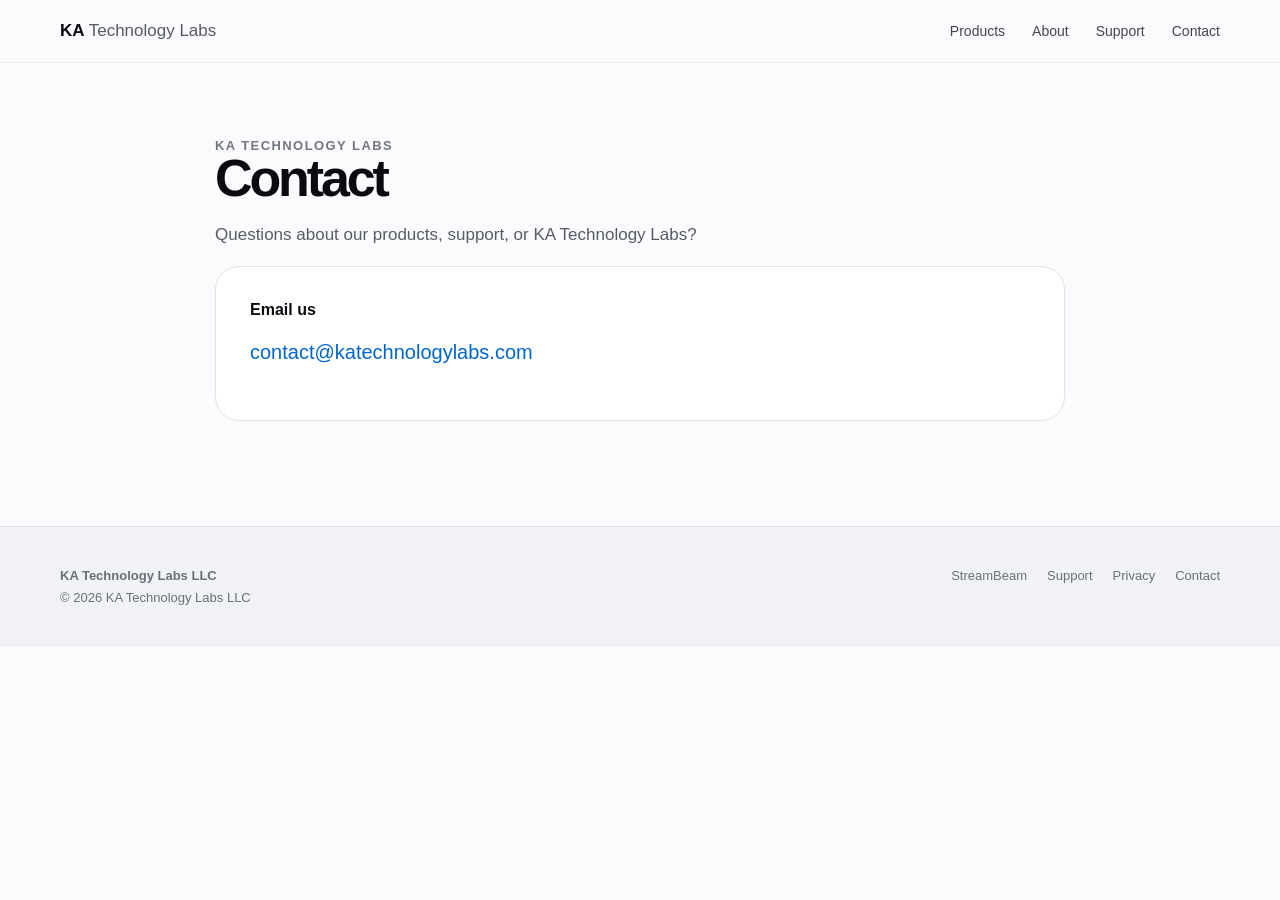
==== contact/index.html @ 1db1b6fc "Add files via upload" ====
<!doctype html><html lang="en"><head><meta charset="utf-8"><meta name="viewport" content="width=device-width,initial-scale=1"><meta name="description" content="Contact KA Technology Labs LLC."><title>Contact — KA Technology Labs</title><link rel="stylesheet" href="/assets/style.css"></head><body><header><div class="wrap"><nav><a class="brand" href="/"><strong>KA</strong> <span>Technology Labs</span></a><div class="links"><a href="/#products">Products</a><a href="/about/">About</a><a href="/support/">Support</a><a href="/contact/">Contact</a></div></nav></div></header><main><div class="wrap doc"><div class="eye">KA Technology Labs</div><h1>Contact</h1><p>Questions about our products, support, or KA Technology Labs?</p><div class="box"><strong>Email us</strong><p><a href="mailto:contact@katechnologylabs.com">contact@katechnologylabs.com</a></p></div></div></main><footer><div class="wrap foot"><div class="fine"><strong>KA Technology Labs LLC</strong><br>© 2026 KA Technology Labs LLC</div><div class="flinks"><a href="/streambeam/">StreamBeam</a><a href="/support/">Support</a><a href="/privacy/">Privacy</a><a href="/contact/">Contact</a></div></div></footer></body></html>
---- assets/style.css ----
*{box-sizing:border-box}html{scroll-behavior:smooth}body{margin:0;background:#fbfbfd;color:#090b10;font-family:-apple-system,BlinkMacSystemFont,"Helvetica Neue",Arial,sans-serif;-webkit-font-smoothing:antialiased}a{color:inherit;text-decoration:none}.wrap{width:min(1160px,calc(100% - 48px));margin:auto}header{position:sticky;top:0;z-index:20;background:#fbfbfddd;backdrop-filter:blur(20px);border-bottom:1px solid #0000000d}nav{height:62px;display:flex;align-items:center;justify-content:space-between}.brand{font-weight:700;font-size:17px}.brand span{font-weight:400;color:#555b66}.links{display:flex;gap:27px;font-size:14px;color:#41464f}.hero{min-height:570px;display:grid;place-items:center;text-align:center;padding:70px 0}.eye{text-transform:uppercase;letter-spacing:.11em;font-size:13px;font-weight:700;color:#727782}h1{font-size:clamp(52px,7vw,88px);line-height:.98;letter-spacing:-.06em;margin:17px auto 23px}.lead{font-size:clamp(20px,2.2vw,27px);line-height:1.4;color:#60656f;max-width:770px;margin:auto}.cta{display:inline-block;margin-top:34px;color:#505661;font-weight:600}.product{background:#020b2a;color:white}.productgrid{min-height:690px;display:grid;grid-template-columns:.92fr 1.08fr;gap:58px;align-items:center;padding:74px 0}.product .eye{color:#6eefff}.product h2{font-size:clamp(52px,6.8vw,82px);letter-spacing:-.055em;margin:14px 0}.tag{font-size:clamp(22px,2.7vw,32px);color:#e1e8fb}.product p{font-size:18px;line-height:1.6;color:#b7c2df}.pill{display:inline-flex;margin-top:20px;padding:12px 18px;border-radius:999px;background:white;color:#07112f;font-size:14px;font-weight:700}.plink{margin-left:18px;color:#72e9ff;font-weight:650}.art img{width:100%;display:block;border-radius:30px;box-shadow:0 34px 100px #0007}.section{padding:100px 0}.white{background:white}.soft{background:#f1f2f5}.section h2{font-size:clamp(38px,5vw,60px);letter-spacing:-.05em;margin:0 0 52px}.cards{display:grid;grid-template-columns:repeat(3,1fr);gap:42px}.card b{font-size:12px;letter-spacing:.09em;color:#8a8f99}.card h3{font-size:27px;letter-spacing:-.03em;margin:18px 0 10px}.card p,.copy{font-size:17px;line-height:1.6;color:#666b75}.quote{font-size:clamp(38px,5.4vw,66px);line-height:1.08;letter-spacing:-.05em;font-weight:670;max-width:1020px}.copy{max-width:720px}.pagehero{padding:95px 0 70px}.pagehero h1{margin-left:0;max-width:950px}.pagehero .lead{margin-left:0}.dark{background:#020b2a;color:white}.dark .eye{color:#6eefff}.dark .lead{color:#b7c3df}.rows{display:grid;gap:80px}.row{display:grid;grid-template-columns:1fr 1fr;gap:65px;align-items:center}.row h3{font-size:44px;letter-spacing:-.04em;margin:0 0 15px}.row p{font-size:18px;line-height:1.6;color:#666b75}.visual{min-height:300px;border-radius:28px;background:#eef0f5;display:grid;place-items:center;text-align:center;color:#747b86;padding:30px}.visual.navy{background:#07143e;color:#b8c8f0}.doc{max-width:850px;padding:75px 0 105px}.doc h1{font-size:52px;margin:0 0 16px}.doc h2{font-size:28px;margin:42px 0 12px}.doc p{font-size:17px;line-height:1.65;color:#565c67}.doc a{color:#06c}.notice{padding:18px 20px;background:#eef4ff;border-radius:16px}.box{padding:34px;border:1px solid #e0e3e8;border-radius:24px;background:white}.box a{color:#06c;font-size:20px}footer{padding:38px 0;background:#f1f2f5;border-top:1px solid #dfe2e8}.foot{display:flex;justify-content:space-between;gap:30px}.fine,.flinks{font-size:13px;color:#69707a;line-height:1.7}.flinks{display:flex;gap:20px;flex-wrap:wrap}@media(max-width:800px){.wrap{width:calc(100% - 34px)}.links a:nth-child(-n+2){display:none}.hero{min-height:510px}.hero h1{font-size:55px}.productgrid,.row{grid-template-columns:1fr}.productgrid{padding:62px 0}.cards{grid-template-columns:1fr}.section{padding:75px 0}.row{gap:28px}.foot{flex-direction:column}.pagehero h1,.doc h1{font-size:48px}}
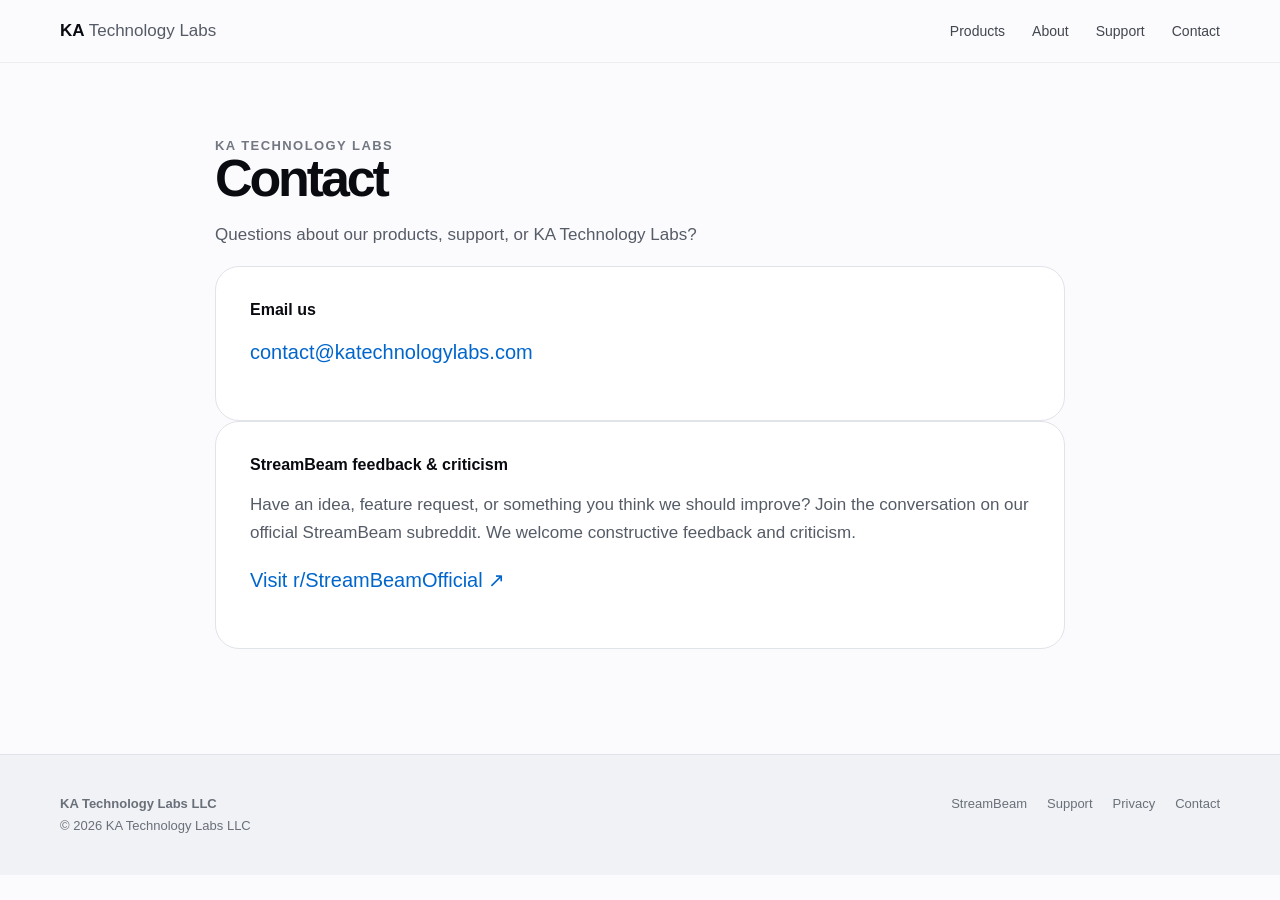
==== commit 7d7d0403: "Add files via upload" ====
--- a/contact/index.html
+++ b/contact/index.html
@@ -1 +1 @@
-<!doctype html><html lang="en"><head><meta charset="utf-8"><meta name="viewport" content="width=device-width,initial-scale=1"><meta name="description" content="Contact KA Technology Labs LLC."><title>Contact — KA Technology Labs</title><link rel="stylesheet" href="/assets/style.css"></head><body><header><div class="wrap"><nav><a class="brand" href="/"><strong>KA</strong> <span>Technology Labs</span></a><div class="links"><a href="/#products">Products</a><a href="/about/">About</a><a href="/support/">Support</a><a href="/contact/">Contact</a></div></nav></div></header><main><div class="wrap doc"><div class="eye">KA Technology Labs</div><h1>Contact</h1><p>Questions about our products, support, or KA Technology Labs?</p><div class="box"><strong>Email us</strong><p><a href="mailto:contact@katechnologylabs.com">contact@katechnologylabs.com</a></p></div></div></main><footer><div class="wrap foot"><div class="fine"><strong>KA Technology Labs LLC</strong><br>© 2026 KA Technology Labs LLC</div><div class="flinks"><a href="/streambeam/">StreamBeam</a><a href="/support/">Support</a><a href="/privacy/">Privacy</a><a href="/contact/">Contact</a></div></div></footer></body></html>+<!doctype html><html lang="en"><head><meta charset="utf-8"><meta name="viewport" content="width=device-width,initial-scale=1"><meta name="description" content="Contact KA Technology Labs LLC."><title>Contact — KA Technology Labs</title><link rel="stylesheet" href="/assets/style.css"></head><body><header><div class="wrap"><nav><a class="brand" href="/"><strong>KA</strong> <span>Technology Labs</span></a><div class="links"><a href="/#products">Products</a><a href="/about/">About</a><a href="/support/">Support</a><a href="/contact/">Contact</a></div></nav></div></header><main><div class="wrap doc"><div class="eye">KA Technology Labs</div><h1>Contact</h1><p>Questions about our products, support, or KA Technology Labs?</p><div class="box"><strong>Email us</strong><p><a href="mailto:contact@katechnologylabs.com">contact@katechnologylabs.com</a></p></div><div class="box"><strong>StreamBeam feedback &amp; criticism</strong><p>Have an idea, feature request, or something you think we should improve? Join the conversation on our official StreamBeam subreddit. We welcome constructive feedback and criticism.</p><p><a href="https://www.reddit.com/r/StreamBeamOfficial/" target="_blank" rel="noopener noreferrer">Visit r/StreamBeamOfficial ↗</a></p></div></div></main><footer><div class="wrap foot"><div class="fine"><strong>KA Technology Labs LLC</strong><br>© 2026 KA Technology Labs LLC</div><div class="flinks"><a href="/streambeam/">StreamBeam</a><a href="/support/">Support</a><a href="/privacy/">Privacy</a><a href="/contact/">Contact</a></div></div></footer></body></html>
--- a/assets/style.css
+++ b/assets/style.css
@@ -1 +1,3 @@
-*{box-sizing:border-box}html{scroll-behavior:smooth}body{margin:0;background:#fbfbfd;color:#090b10;font-family:-apple-system,BlinkMacSystemFont,"Helvetica Neue",Arial,sans-serif;-webkit-font-smoothing:antialiased}a{color:inherit;text-decoration:none}.wrap{width:min(1160px,calc(100% - 48px));margin:auto}header{position:sticky;top:0;z-index:20;background:#fbfbfddd;backdrop-filter:blur(20px);border-bottom:1px solid #0000000d}nav{height:62px;display:flex;align-items:center;justify-content:space-between}.brand{font-weight:700;font-size:17px}.brand span{font-weight:400;color:#555b66}.links{display:flex;gap:27px;font-size:14px;color:#41464f}.hero{min-height:570px;display:grid;place-items:center;text-align:center;padding:70px 0}.eye{text-transform:uppercase;letter-spacing:.11em;font-size:13px;font-weight:700;color:#727782}h1{font-size:clamp(52px,7vw,88px);line-height:.98;letter-spacing:-.06em;margin:17px auto 23px}.lead{font-size:clamp(20px,2.2vw,27px);line-height:1.4;color:#60656f;max-width:770px;margin:auto}.cta{display:inline-block;margin-top:34px;color:#505661;font-weight:600}.product{background:#020b2a;color:white}.productgrid{min-height:690px;display:grid;grid-template-columns:.92fr 1.08fr;gap:58px;align-items:center;padding:74px 0}.product .eye{color:#6eefff}.product h2{font-size:clamp(52px,6.8vw,82px);letter-spacing:-.055em;margin:14px 0}.tag{font-size:clamp(22px,2.7vw,32px);color:#e1e8fb}.product p{font-size:18px;line-height:1.6;color:#b7c2df}.pill{display:inline-flex;margin-top:20px;padding:12px 18px;border-radius:999px;background:white;color:#07112f;font-size:14px;font-weight:700}.plink{margin-left:18px;color:#72e9ff;font-weight:650}.art img{width:100%;display:block;border-radius:30px;box-shadow:0 34px 100px #0007}.section{padding:100px 0}.white{background:white}.soft{background:#f1f2f5}.section h2{font-size:clamp(38px,5vw,60px);letter-spacing:-.05em;margin:0 0 52px}.cards{display:grid;grid-template-columns:repeat(3,1fr);gap:42px}.card b{font-size:12px;letter-spacing:.09em;color:#8a8f99}.card h3{font-size:27px;letter-spacing:-.03em;margin:18px 0 10px}.card p,.copy{font-size:17px;line-height:1.6;color:#666b75}.quote{font-size:clamp(38px,5.4vw,66px);line-height:1.08;letter-spacing:-.05em;font-weight:670;max-width:1020px}.copy{max-width:720px}.pagehero{padding:95px 0 70px}.pagehero h1{margin-left:0;max-width:950px}.pagehero .lead{margin-left:0}.dark{background:#020b2a;color:white}.dark .eye{color:#6eefff}.dark .lead{color:#b7c3df}.rows{display:grid;gap:80px}.row{display:grid;grid-template-columns:1fr 1fr;gap:65px;align-items:center}.row h3{font-size:44px;letter-spacing:-.04em;margin:0 0 15px}.row p{font-size:18px;line-height:1.6;color:#666b75}.visual{min-height:300px;border-radius:28px;background:#eef0f5;display:grid;place-items:center;text-align:center;color:#747b86;padding:30px}.visual.navy{background:#07143e;color:#b8c8f0}.doc{max-width:850px;padding:75px 0 105px}.doc h1{font-size:52px;margin:0 0 16px}.doc h2{font-size:28px;margin:42px 0 12px}.doc p{font-size:17px;line-height:1.65;color:#565c67}.doc a{color:#06c}.notice{padding:18px 20px;background:#eef4ff;border-radius:16px}.box{padding:34px;border:1px solid #e0e3e8;border-radius:24px;background:white}.box a{color:#06c;font-size:20px}footer{padding:38px 0;background:#f1f2f5;border-top:1px solid #dfe2e8}.foot{display:flex;justify-content:space-between;gap:30px}.fine,.flinks{font-size:13px;color:#69707a;line-height:1.7}.flinks{display:flex;gap:20px;flex-wrap:wrap}@media(max-width:800px){.wrap{width:calc(100% - 34px)}.links a:nth-child(-n+2){display:none}.hero{min-height:510px}.hero h1{font-size:55px}.productgrid,.row{grid-template-columns:1fr}.productgrid{padding:62px 0}.cards{grid-template-columns:1fr}.section{padding:75px 0}.row{gap:28px}.foot{flex-direction:column}.pagehero h1,.doc h1{font-size:48px}}+*{box-sizing:border-box}html{scroll-behavior:smooth}body{margin:0;background:#fbfbfd;color:#090b10;font-family:-apple-system,BlinkMacSystemFont,"Helvetica Neue",Arial,sans-serif;-webkit-font-smoothing:antialiased}a{color:inherit;text-decoration:none}.wrap{width:min(1160px,calc(100% - 48px));margin:auto}header{position:sticky;top:0;z-index:20;background:#fbfbfddd;backdrop-filter:blur(20px);border-bottom:1px solid #0000000d}nav{height:62px;display:flex;align-items:center;justify-content:space-between}.brand{font-weight:700;font-size:17px}.brand span{font-weight:400;color:#555b66}.links{display:flex;gap:27px;font-size:14px;color:#41464f}.hero{min-height:570px;display:grid;place-items:center;text-align:center;padding:70px 0}.eye{text-transform:uppercase;letter-spacing:.11em;font-size:13px;font-weight:700;color:#727782}h1{font-size:clamp(52px,7vw,88px);line-height:.98;letter-spacing:-.06em;margin:17px auto 23px}.lead{font-size:clamp(20px,2.2vw,27px);line-height:1.4;color:#60656f;max-width:770px;margin:auto}.cta{display:inline-block;margin-top:34px;color:#505661;font-weight:600}.product{background:#020b2a;color:white}.productgrid{min-height:690px;display:grid;grid-template-columns:.92fr 1.08fr;gap:58px;align-items:center;padding:74px 0}.product .eye{color:#6eefff}.product h2{font-size:clamp(52px,6.8vw,82px);letter-spacing:-.055em;margin:14px 0}.tag{font-size:clamp(22px,2.7vw,32px);color:#e1e8fb}.product p{font-size:18px;line-height:1.6;color:#b7c2df}.pill{display:inline-flex;margin-top:20px;padding:12px 18px;border-radius:999px;background:white;color:#07112f;font-size:14px;font-weight:700}.plink{margin-left:18px;color:#72e9ff;font-weight:650}.art img{width:100%;display:block;border-radius:30px;box-shadow:0 34px 100px #0007}.section{padding:100px 0}.white{background:white}.soft{background:#f1f2f5}.section h2{font-size:clamp(38px,5vw,60px);letter-spacing:-.05em;margin:0 0 52px}.cards{display:grid;grid-template-columns:repeat(3,1fr);gap:42px}.card b{font-size:12px;letter-spacing:.09em;color:#8a8f99}.card h3{font-size:27px;letter-spacing:-.03em;margin:18px 0 10px}.card p,.copy{font-size:17px;line-height:1.6;color:#666b75}.quote{font-size:clamp(38px,5.4vw,66px);line-height:1.08;letter-spacing:-.05em;font-weight:670;max-width:1020px}.copy{max-width:720px}.pagehero{padding:95px 0 70px}.pagehero h1{margin-left:0;max-width:950px}.pagehero .lead{margin-left:0}.dark{background:#020b2a;color:white}.dark .eye{color:#6eefff}.dark .lead{color:#b7c3df}.rows{display:grid;gap:80px}.row{display:grid;grid-template-columns:1fr 1fr;gap:65px;align-items:center}.row h3{font-size:44px;letter-spacing:-.04em;margin:0 0 15px}.row p{font-size:18px;line-height:1.6;color:#666b75}.visual{min-height:300px;border-radius:28px;background:#eef0f5;display:grid;place-items:center;text-align:center;color:#747b86;padding:30px}.visual.navy{background:#07143e;color:#b8c8f0}.doc{max-width:850px;padding:75px 0 105px}.doc h1{font-size:52px;margin:0 0 16px}.doc h2{font-size:28px;margin:42px 0 12px}.doc p{font-size:17px;line-height:1.65;color:#565c67}.doc a{color:#06c}.notice{padding:18px 20px;background:#eef4ff;border-radius:16px}.box{padding:34px;border:1px solid #e0e3e8;border-radius:24px;background:white}.box a{color:#06c;font-size:20px}footer{padding:38px 0;background:#f1f2f5;border-top:1px solid #dfe2e8}.foot{display:flex;justify-content:space-between;gap:30px}.fine,.flinks{font-size:13px;color:#69707a;line-height:1.7}.flinks{display:flex;gap:20px;flex-wrap:wrap}@media(max-width:800px){.wrap{width:calc(100% - 34px)}.links a:nth-child(-n+2){display:none}.hero{min-height:510px}.hero h1{font-size:55px}.productgrid,.row{grid-template-columns:1fr}.productgrid{padding:62px 0}.cards{grid-template-columns:1fr}.section{padding:75px 0}.row{gap:28px}.foot{flex-direction:column}.pagehero h1,.doc h1{font-size:48px}}.sbhero{overflow:hidden;background:radial-gradient(circle at 70% 20%,#183fb5 0,#07194c 35%,#020821 72%);color:#fff}.sbhero-grid{min-height:680px;display:grid;grid-template-columns:.82fr 1.18fr;gap:58px;align-items:center;padding:78px 0}.sbhero h1{font-size:clamp(58px,7.2vw,96px);margin:14px 0 20px}.sbhero .lead{margin:0;max-width:620px;color:#c8d4f4}.sbhero .tagline{font-size:24px;margin:0 0 18px;color:#75eaff;font-weight:650}.badge{display:inline-flex;margin-top:28px;padding:12px 18px;border:1px solid #ffffff2b;background:#ffffff12;border-radius:999px;font-size:14px;font-weight:700}.hero-shot img{width:100%;display:block;border-radius:34px;box-shadow:0 42px 110px #0009;transform:rotate(1deg)}.feature{padding:115px 0}.feature.alt{background:#f3f4f7}.feature-grid{display:grid;grid-template-columns:.82fr 1.18fr;gap:78px;align-items:center}.feature-grid.flip{grid-template-columns:1.18fr .82fr}.feature-copy .num{font-size:13px;letter-spacing:.12em;font-weight:800;color:#0878ed}.feature-copy h2{font-size:clamp(42px,5.3vw,68px);line-height:1.02;letter-spacing:-.055em;margin:15px 0 20px}.feature-copy p{font-size:19px;line-height:1.62;color:#626873;margin:0;max-width:540px}.shot{width:100%;display:block;border-radius:30px;box-shadow:0 28px 75px #10172a20}.deep{background:#030b2b;color:white}.deep .feature-copy p{color:#bac5e0}.deep .feature-copy .num{color:#67e9ff}.duo{display:grid;grid-template-columns:1fr 1fr;gap:26px;align-items:start}.duo img{width:100%;border-radius:25px;box-shadow:0 25px 65px #10172a22}.closer{text-align:center;padding:115px 0;background:#fff}.closer h2{font-size:clamp(48px,6vw,76px);letter-spacing:-.055em;margin:0 0 20px}.closer p{font-size:21px;color:#666c76;max-width:680px;margin:0 auto}.closer-links{display:flex;justify-content:center;gap:28px;margin-top:30px;font-weight:650;color:#0674e7}@media(max-width:850px){.sbhero-grid,.feature-grid,.feature-grid.flip{grid-template-columns:1fr;gap:42px}.sbhero-grid{padding:62px 0}.hero-shot img{transform:none}.feature{padding:82px 0}.duo{grid-template-columns:1fr}}
+
+.sb-app-icon{width:88px;height:88px;object-fit:cover;border-radius:20px;box-shadow:0 14px 35px #0005;display:block;margin:18px 0 12px}
